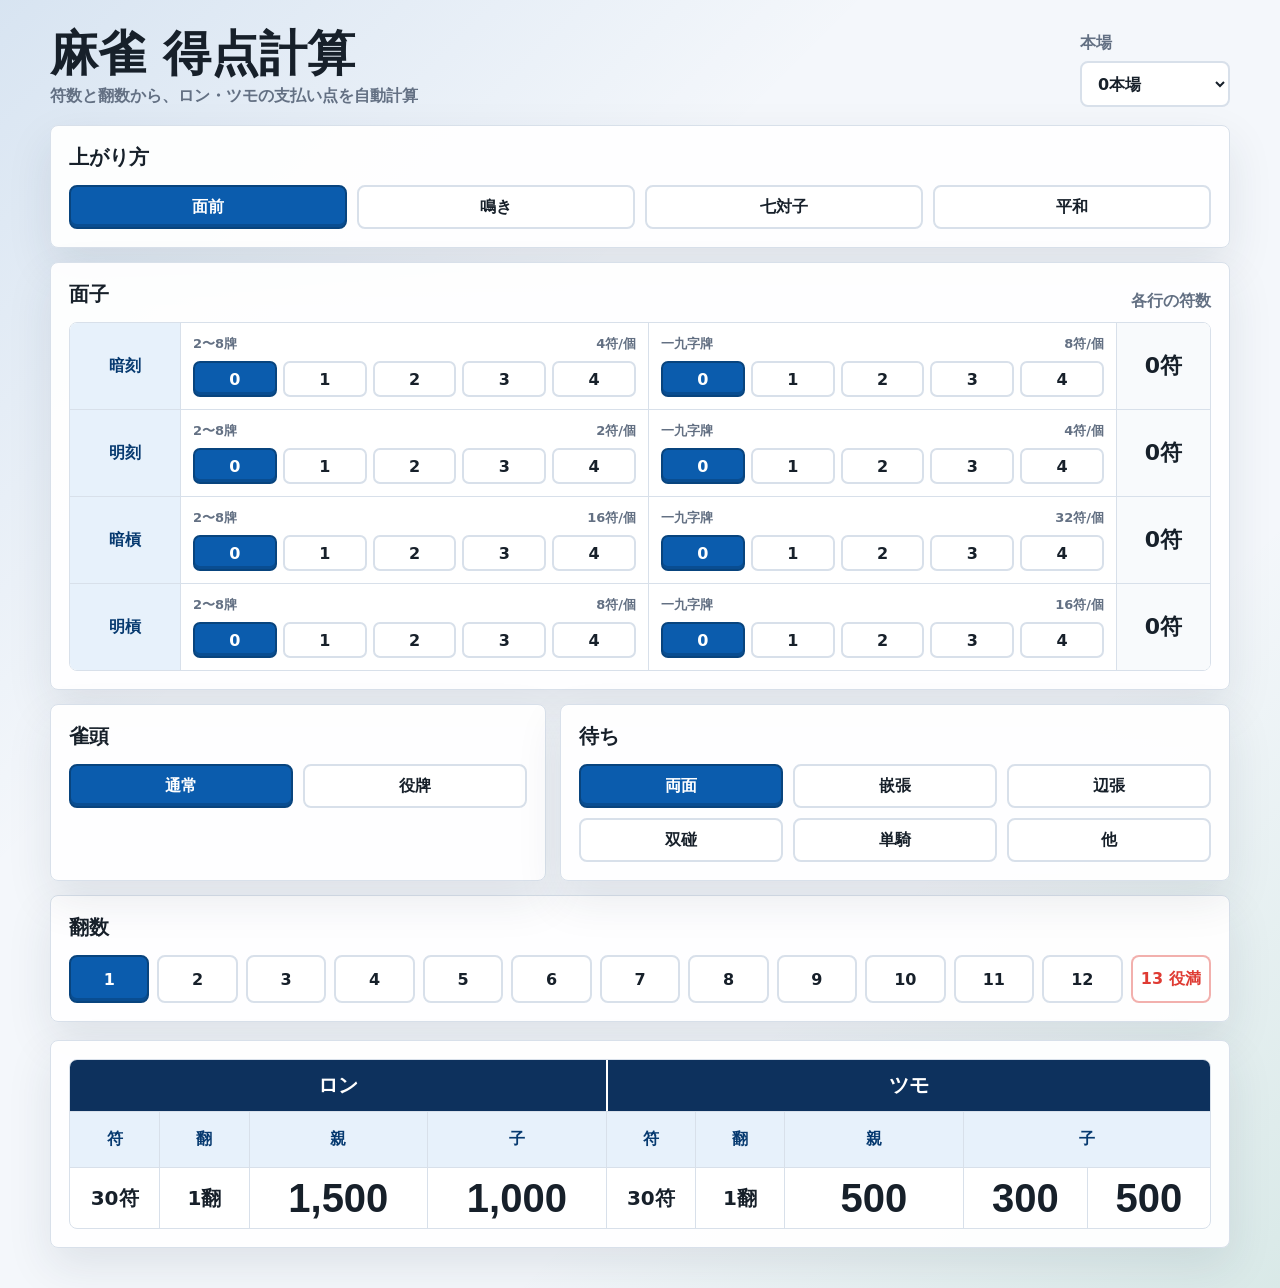
==== index.html @ 35a75038 "Add files via upload" ====
<!doctype html>
<html lang="ja">
  <head>
    <meta charset="utf-8">
    <meta name="viewport" content="width=device-width, initial-scale=1">
    <meta name="theme-color" content="#0d315d">
    <meta name="apple-mobile-web-app-capable" content="yes">
    <meta name="apple-mobile-web-app-title" content="麻雀得点">
    <meta name="apple-mobile-web-app-status-bar-style" content="default">
    <title>麻雀 得点計算</title>
    <link rel="manifest" href="manifest.webmanifest">
    <link rel="stylesheet" href="styles.css">
  </head>
  <body>
    <main class="app">
      <header class="topbar">
        <div>
          <h1>麻雀 得点計算</h1>
          <p>符数と翻数から、ロン・ツモの支払い点を自動計算</p>
        </div>
        <label class="honba">
          <span>本場</span>
          <select id="honba" aria-label="本場数"></select>
        </label>
      </header>

      <section class="panel">
        <h2>上がり方</h2>
        <div class="button-grid four" id="styleGroup"></div>
      </section>

      <section class="panel meld-panel">
        <div class="section-title">
          <h2>面子</h2>
          <span>各行の符数</span>
        </div>
        <div class="meld-table" id="meldTable"></div>
      </section>

      <section class="split">
        <div class="panel">
          <h2>雀頭</h2>
          <div class="button-grid two" id="headGroup"></div>
        </div>

        <div class="panel">
          <h2>待ち</h2>
          <div class="button-grid six" id="waitGroup"></div>
        </div>
      </section>

      <section class="panel">
        <h2>翻数</h2>
        <div class="han-grid" id="hanGroup"></div>
      </section>

      <section class="result">
        <div class="result-table">
          <div class="result-head ron-head">ロン</div>
          <div class="result-head tsumo-head">ツモ</div>

          <div class="result-label">符</div>
          <div class="result-label">翻</div>
          <div class="result-label">親</div>
          <div class="result-label">子</div>
          <div class="result-label">符</div>
          <div class="result-label">翻</div>
          <div class="result-label">親</div>
          <div class="result-label child-pay">子</div>

          <div class="result-value" id="ronFuText">30符</div>
          <div class="result-value" id="ronHanText">1翻</div>
          <div class="result-value score" id="ronParent">1,500</div>
          <div class="result-value score" id="ronChild">1,000</div>
          <div class="result-value" id="tsumoFuText">30符</div>
          <div class="result-value" id="tsumoHanText">1翻</div>
          <div class="result-value score" id="tsumoParent">500</div>
          <div class="result-value split-score">
            <span id="tsumoChildFromChild">300</span>
            <span id="tsumoChildFromParent">500</span>
          </div>
        </div>
      </section>
    </main>

    <script src="app.js?v=4"></script>
  </body>
</html>
---- styles.css ----
:root {
  color-scheme: light;
  --ink: #17202a;
  --muted: #637083;
  --line: #d8e0ea;
  --panel: #ffffff;
  --page: #f4f7fb;
  --active: #0b5cad;
  --active-deep: #08447e;
  --soft: #e7f1fb;
  --accent: #df3b33;
  --green: #16845c;
  --shadow: 0 18px 45px rgba(26, 45, 70, 0.10);
}

* {
  box-sizing: border-box;
}

body {
  margin: 0;
  min-height: 100vh;
  color: var(--ink);
  background:
    linear-gradient(135deg, rgba(11, 92, 173, 0.12), transparent 34%),
    linear-gradient(315deg, rgba(22, 132, 92, 0.12), transparent 30%),
    var(--page);
  font-family: "Yu Gothic", "Hiragino Kaku Gothic ProN", Meiryo, system-ui, sans-serif;
}

button,
select {
  font: inherit;
}

.app {
  width: min(1180px, calc(100% - 32px));
  margin: 0 auto;
  padding: 28px 0 40px;
}

.topbar {
  display: flex;
  align-items: end;
  justify-content: space-between;
  gap: 18px;
  margin-bottom: 18px;
}

h1,
h2,
h3,
p {
  margin: 0;
}

h1 {
  font-size: clamp(30px, 4vw, 48px);
  line-height: 1.05;
}

.topbar p {
  margin-top: 8px;
  color: var(--muted);
  font-weight: 700;
}

.honba {
  display: grid;
  gap: 7px;
  min-width: 150px;
  color: var(--muted);
  font-weight: 800;
}

.honba select {
  height: 46px;
  border: 2px solid var(--line);
  border-radius: 8px;
  padding: 0 12px;
  background: #fff;
  color: var(--ink);
  font-weight: 900;
}

.panel,
.result {
  background: rgba(255, 255, 255, 0.94);
  border: 1px solid var(--line);
  border-radius: 8px;
  box-shadow: var(--shadow);
}

.panel {
  padding: 18px;
  margin-top: 14px;
}

.panel h2,
.section-title h2 {
  font-size: 20px;
  margin-bottom: 14px;
}

.section-title {
  display: flex;
  align-items: center;
  justify-content: space-between;
  gap: 12px;
}

.section-title span {
  color: var(--muted);
  font-weight: 900;
}

.button-grid {
  display: grid;
  gap: 10px;
}

.button-grid.four {
  grid-template-columns: repeat(4, 1fr);
}

.button-grid.two {
  grid-template-columns: repeat(2, 1fr);
}

.button-grid.six {
  grid-template-columns: repeat(3, 1fr);
}

.choice,
.count-btn,
.han-btn {
  min-height: 44px;
  border: 2px solid var(--line);
  border-radius: 8px;
  background: #fff;
  color: var(--ink);
  font-weight: 900;
  cursor: pointer;
  transition: transform 120ms ease, border-color 120ms ease, background 120ms ease;
}

.choice:hover,
.count-btn:hover,
.han-btn:hover {
  transform: translateY(-1px);
  border-color: #8fb9df;
}

.choice[aria-pressed="true"],
.count-btn[aria-pressed="true"],
.han-btn[aria-pressed="true"] {
  background: var(--active);
  border-color: var(--active-deep);
  color: #fff;
  box-shadow: inset 0 -3px 0 rgba(0, 0, 0, 0.16);
}

.meld-table {
  display: grid;
  border: 1px solid var(--line);
  border-radius: 8px;
  overflow: hidden;
}

.meld-row {
  display: grid;
  grid-template-columns: 110px 1fr 1fr 94px;
  min-height: 72px;
  background: #fff;
}

.meld-row + .meld-row {
  border-top: 1px solid var(--line);
}

.meld-name,
.meld-total,
.tile-group {
  padding: 12px;
}

.meld-name,
.meld-total {
  display: grid;
  place-items: center;
  font-weight: 900;
}

.meld-name {
  background: var(--soft);
  color: #073a70;
}

.meld-total {
  background: #f8fafc;
  border-left: 1px solid var(--line);
  font-size: 22px;
}

.tile-group {
  border-left: 1px solid var(--line);
}

.tile-label {
  display: flex;
  justify-content: space-between;
  gap: 8px;
  color: var(--muted);
  font-size: 13px;
  font-weight: 900;
  margin-bottom: 8px;
}

.count-buttons {
  display: grid;
  grid-template-columns: repeat(5, 1fr);
  gap: 6px;
}

.count-btn {
  min-height: 36px;
  border-radius: 7px;
}

.split {
  display: grid;
  grid-template-columns: minmax(0, 0.85fr) minmax(0, 1.15fr);
  gap: 14px;
}

.han-grid {
  display: grid;
  grid-template-columns: repeat(13, minmax(48px, 1fr));
  gap: 8px;
}

.han-btn {
  min-height: 48px;
}

.han-btn.yakuman {
  border-color: rgba(223, 59, 51, 0.4);
  color: var(--accent);
}

.han-btn.yakuman[aria-pressed="true"] {
  background: var(--accent);
  border-color: #b7231d;
  color: #fff;
}

.result {
  margin-top: 18px;
  padding: 18px;
  overflow-x: auto;
}

.result-table {
  display: grid;
  grid-template-columns: 0.65fr 0.65fr 1.3fr 1.3fr 0.65fr 0.65fr 1.3fr 1.8fr;
  min-width: 760px;
  border: 1px solid var(--line);
  border-radius: 8px;
  overflow: hidden;
  background: #fff;
}

.result-head {
  background: #0d315d;
  color: #fff;
  text-align: center;
  padding: 12px;
  font-size: 20px;
  font-weight: 900;
}

.ron-head {
  grid-column: span 4;
}

.tsumo-head {
  grid-column: span 4;
  border-left: 2px solid #fff;
}

.result-label,
.result-value {
  display: grid;
  place-items: center;
  min-height: 56px;
  padding: 10px;
  border-top: 1px solid var(--line);
  border-left: 1px solid var(--line);
  text-align: center;
  font-weight: 900;
}

.result-label:nth-child(3),
.result-value:nth-child(11) {
  border-left: 0;
}

.result-label {
  background: var(--soft);
  color: #073a70;
  font-size: 16px;
}

.result-value {
  font-size: 20px;
}

.result-value.score,
.split-score {
  font-size: clamp(24px, 3.2vw, 40px);
  line-height: 1;
  font-family: Arial, "Yu Gothic", sans-serif;
}

.split-score {
  grid-template-columns: 1fr 1fr;
  gap: 0;
  padding: 0;
}

.split-score span {
  width: 100%;
  min-height: 56px;
  display: grid;
  place-items: center;
  padding: 10px;
}

.split-score span + span {
  border-left: 1px solid var(--line);
}

@media (max-width: 880px) {
  .topbar,
  .split {
    grid-template-columns: 1fr;
    display: grid;
  }

  .button-grid.four,
  .button-grid.six {
    grid-template-columns: repeat(2, 1fr);
  }

  .meld-row {
    grid-template-columns: 88px 1fr;
  }

  .meld-name {
    grid-row: span 2;
  }

  .tile-group {
    grid-column: 2;
  }

  .meld-total {
    grid-column: 1 / -1;
    border-left: 0;
    border-top: 1px solid var(--line);
  }

  .han-grid {
    grid-template-columns: repeat(5, 1fr);
  }
}

@media (max-width: 560px) {
  .app {
    width: min(100% - 20px, 1180px);
    padding-top: 16px;
  }

  .button-grid.four,
  .button-grid.two,
  .button-grid.six {
    grid-template-columns: 1fr;
  }

  .meld-row {
    grid-template-columns: 1fr;
  }

  .meld-name,
  .tile-group {
    grid-column: auto;
    grid-row: auto;
  }

  .tile-group,
  .meld-total {
    border-left: 0;
    border-top: 1px solid var(--line);
  }

  .han-grid {
    grid-template-columns: repeat(4, 1fr);
  }
}
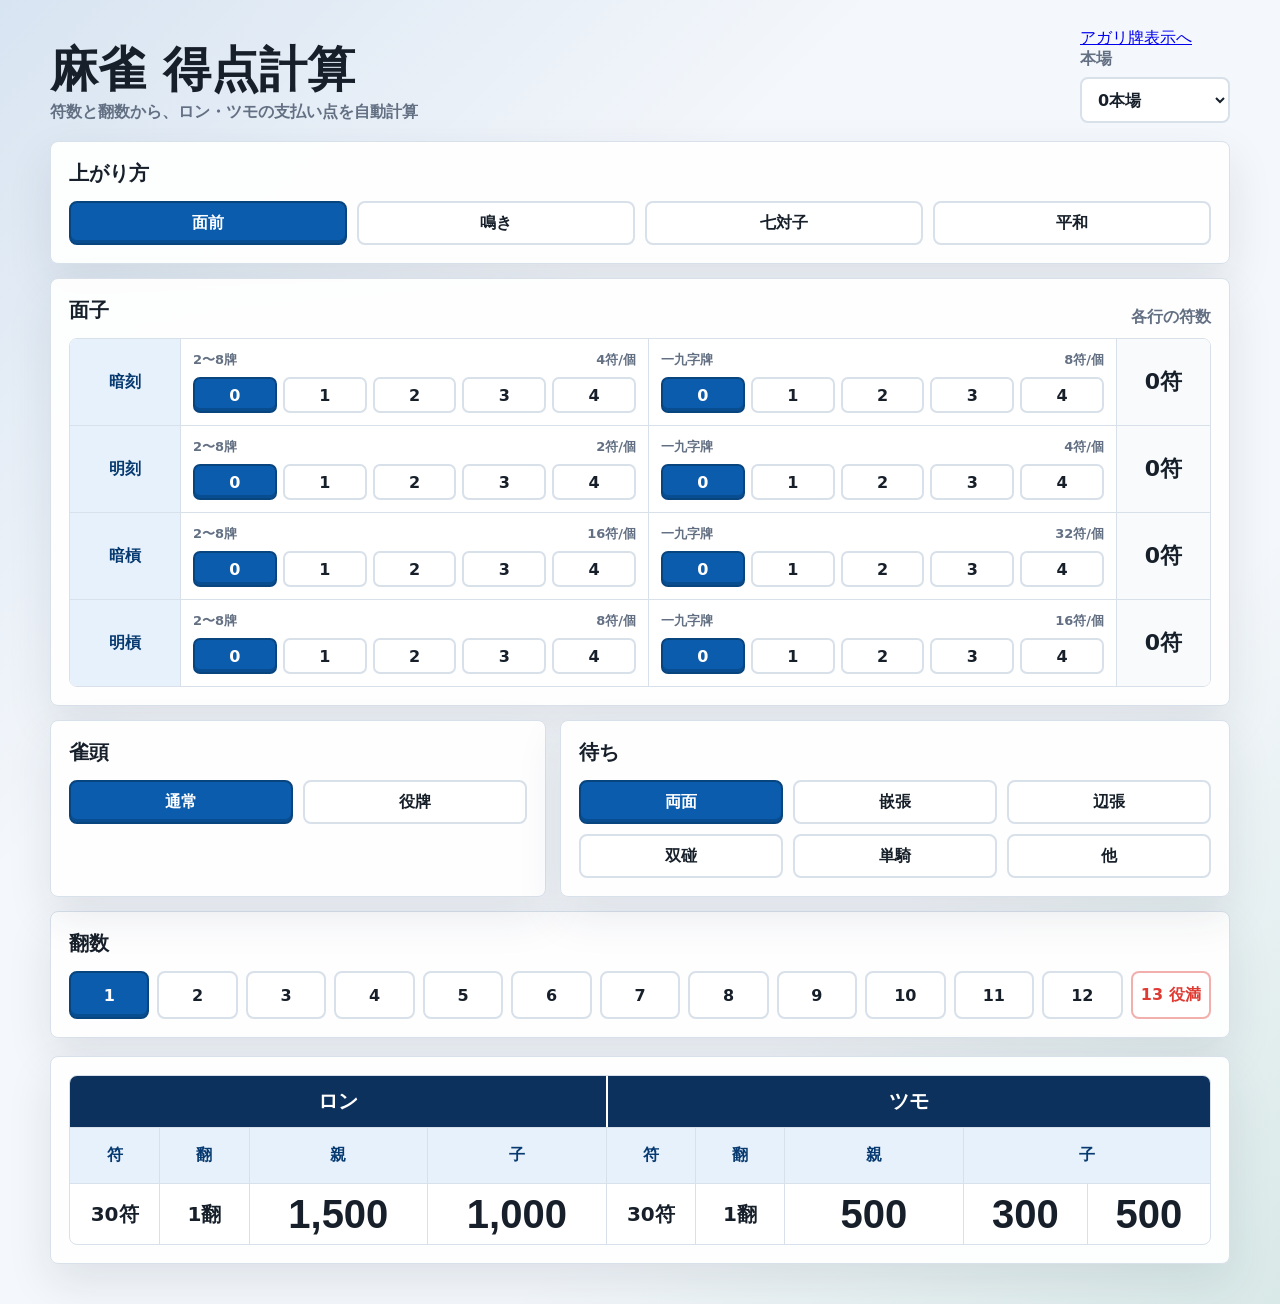
==== commit 5d460e20: "Add files via upload" ====
--- a/index.html
+++ b/index.html
@@ -9,7 +9,7 @@
     <meta name="apple-mobile-web-app-status-bar-style" content="default">
     <title>麻雀 得点計算</title>
     <link rel="manifest" href="manifest.webmanifest">
-    <link rel="stylesheet" href="styles.css">
+    <link rel="stylesheet" href="styles.css?v=10">
   </head>
   <body>
     <main class="app">
@@ -18,10 +18,13 @@
           <h1>麻雀 得点計算</h1>
           <p>符数と翻数から、ロン・ツモの支払い点を自動計算</p>
         </div>
-        <label class="honba">
-          <span>本場</span>
-          <select id="honba" aria-label="本場数"></select>
-        </label>
+        <div class="top-tools">
+          <a href="agari.html?v=18">アガリ牌表示へ</a>
+          <label class="honba">
+            <span>本場</span>
+            <select id="honba" aria-label="本場数"></select>
+          </label>
+        </div>
       </header>
 
       <section class="panel">
@@ -83,6 +86,6 @@
       </section>
     </main>
 
-    <script src="app.js?v=4"></script>
+    <script src="app.js?v=10"></script>
   </body>
 </html>
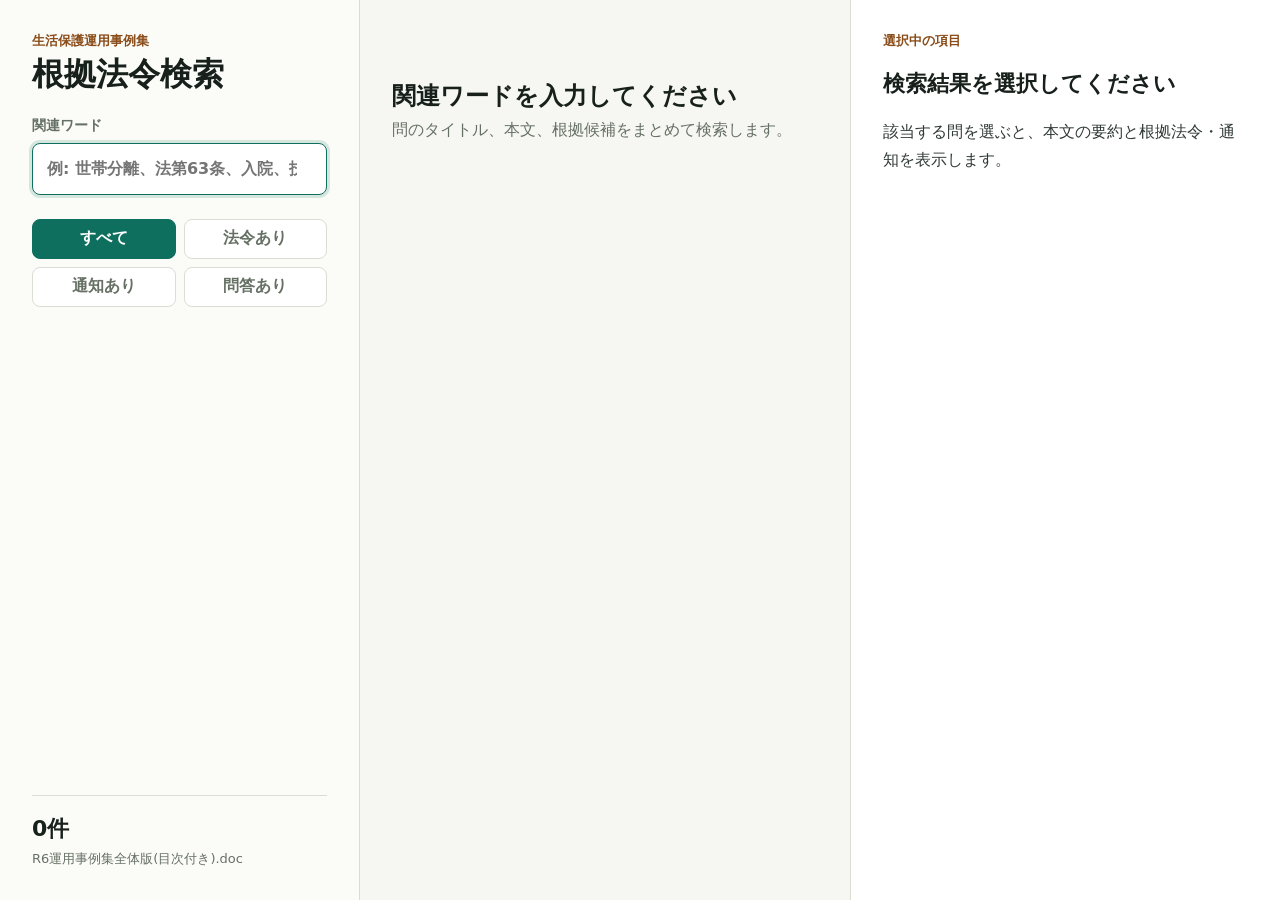
==== commit e09ef005: "Add files via upload" ====
--- a/index.html
+++ b/index.html
@@ -1,91 +1,72 @@
 <!doctype html>
 <html lang="ja">
   <head>
-    <meta charset="utf-8">
-    <meta name="viewport" content="width=device-width, initial-scale=1">
-    <meta name="theme-color" content="#0d315d">
-    <meta name="apple-mobile-web-app-capable" content="yes">
-    <meta name="apple-mobile-web-app-title" content="麻雀得点">
-    <meta name="apple-mobile-web-app-status-bar-style" content="default">
-    <title>麻雀 得点計算</title>
-    <link rel="manifest" href="manifest.webmanifest">
-    <link rel="stylesheet" href="styles.css?v=10">
+    <meta charset="utf-8" />
+    <meta name="viewport" content="width=device-width, initial-scale=1" />
+    <title>根拠法令検索</title>
+    <link rel="stylesheet" href="styles.css" />
   </head>
   <body>
-    <main class="app">
-      <header class="topbar">
-        <div>
-          <h1>麻雀 得点計算</h1>
-          <p>符数と翻数から、ロン・ツモの支払い点を自動計算</p>
-        </div>
-        <div class="top-tools">
-          <a href="agari.html?v=18">アガリ牌表示へ</a>
-          <label class="honba">
-            <span>本場</span>
-            <select id="honba" aria-label="本場数"></select>
-          </label>
-        </div>
-      </header>
-
-      <section class="panel">
-        <h2>上がり方</h2>
-        <div class="button-grid four" id="styleGroup"></div>
-      </section>
-
-      <section class="panel meld-panel">
-        <div class="section-title">
-          <h2>面子</h2>
-          <span>各行の符数</span>
-        </div>
-        <div class="meld-table" id="meldTable"></div>
-      </section>
-
-      <section class="split">
-        <div class="panel">
-          <h2>雀頭</h2>
-          <div class="button-grid two" id="headGroup"></div>
+    <main class="shell">
+      <section class="search-pane" aria-label="検索">
+        <div class="brand">
+          <p class="eyebrow">生活保護運用事例集</p>
+          <h1>根拠法令検索</h1>
         </div>
 
-        <div class="panel">
-          <h2>待ち</h2>
-          <div class="button-grid six" id="waitGroup"></div>
+        <label class="search-box">
+          <span>関連ワード</span>
+          <input id="query" type="search" placeholder="例: 世帯分離、法第63条、入院、扶養義務者" autofocus />
+        </label>
+
+        <div class="filters" aria-label="絞り込み">
+          <button class="filter active" data-filter="all" type="button">すべて</button>
+          <button class="filter" data-filter="law" type="button">法令あり</button>
+          <button class="filter" data-filter="notice" type="button">通知あり</button>
+          <button class="filter" data-filter="qa" type="button">問答あり</button>
+        </div>
+
+        <div class="stats">
+          <span id="result-count">0件</span>
+          <span id="source-name"></span>
         </div>
       </section>
 
-      <section class="panel">
-        <h2>翻数</h2>
-        <div class="han-grid" id="hanGroup"></div>
+      <section class="results-pane" aria-label="検索結果">
+        <div id="empty" class="empty">
+          <h2>関連ワードを入力してください</h2>
+          <p>問のタイトル、本文、根拠候補をまとめて検索します。</p>
+        </div>
+        <div id="results" class="results"></div>
       </section>
 
-      <section class="result">
-        <div class="result-table">
-          <div class="result-head ron-head">ロン</div>
-          <div class="result-head tsumo-head">ツモ</div>
-
-          <div class="result-label">符</div>
-          <div class="result-label">翻</div>
-          <div class="result-label">親</div>
-          <div class="result-label">子</div>
-          <div class="result-label">符</div>
-          <div class="result-label">翻</div>
-          <div class="result-label">親</div>
-          <div class="result-label child-pay">子</div>
-
-          <div class="result-value" id="ronFuText">30符</div>
-          <div class="result-value" id="ronHanText">1翻</div>
-          <div class="result-value score" id="ronParent">1,500</div>
-          <div class="result-value score" id="ronChild">1,000</div>
-          <div class="result-value" id="tsumoFuText">30符</div>
-          <div class="result-value" id="tsumoHanText">1翻</div>
-          <div class="result-value score" id="tsumoParent">500</div>
-          <div class="result-value split-score">
-            <span id="tsumoChildFromChild">300</span>
-            <span id="tsumoChildFromParent">500</span>
-          </div>
+      <aside class="explain-pane" aria-label="本文要約">
+        <div id="explanation" class="explanation">
+          <p class="eyebrow">選択中の項目</p>
+          <h2>検索結果を選択してください</h2>
+          <p class="explain-lead">該当する問を選ぶと、本文の要約と根拠法令・通知を表示します。</p>
         </div>
-      </section>
+      </aside>
     </main>
 
-    <script src="app.js?v=10"></script>
+    <template id="result-template">
+      <article class="result-card">
+        <header>
+          <p class="chapter"></p>
+          <h2></h2>
+        </header>
+        <p class="ref-label">根拠法令・通知</p>
+        <div class="refs"></div>
+        <p class="snippet"></p>
+        <button class="explain-button" type="button">本文要約を見る</button>
+        <details>
+          <summary>本文を確認</summary>
+          <p class="body"></p>
+        </details>
+      </article>
+    </template>
+
+    <script src="app-data.js"></script>
+    <script src="app.js"></script>
   </body>
 </html>
--- a/styles.css
+++ b/styles.css
@@ -1,16 +1,15 @@
 :root {
   color-scheme: light;
-  --ink: #17202a;
-  --muted: #637083;
-  --line: #d8e0ea;
-  --panel: #ffffff;
-  --page: #f4f7fb;
-  --active: #0b5cad;
-  --active-deep: #08447e;
-  --soft: #e7f1fb;
-  --accent: #df3b33;
-  --green: #16845c;
-  --shadow: 0 18px 45px rgba(26, 45, 70, 0.10);
+  --bg: #f6f7f2;
+  --ink: #18201c;
+  --muted: #667064;
+  --line: #d9ded4;
+  --paper: #ffffff;
+  --accent: #0f6f5f;
+  --accent-2: #8a4c19;
+  --soft: #e9f2ee;
+  --warn: #fff4df;
+  font-family: "Yu Gothic UI", "Meiryo", system-ui, sans-serif;
 }
 
 * {
@@ -19,391 +18,336 @@
 
 body {
   margin: 0;
+  background: var(--bg);
+  color: var(--ink);
+}
+
+.shell {
   min-height: 100vh;
+  display: grid;
+  grid-template-columns: minmax(280px, 360px) minmax(420px, 1fr) minmax(320px, 430px);
+}
+
+.search-pane {
+  position: sticky;
+  top: 0;
+  height: 100vh;
+  padding: 32px;
+  border-right: 1px solid var(--line);
+  background: #fbfcf8;
+  display: flex;
+  flex-direction: column;
+  gap: 24px;
+}
+
+.brand {
+  display: grid;
+  gap: 6px;
+}
+
+.eyebrow {
+  margin: 0;
+  color: var(--accent-2);
+  font-size: 13px;
+  font-weight: 700;
+}
+
+h1 {
+  margin: 0;
+  font-size: 32px;
+  line-height: 1.15;
+  letter-spacing: 0;
+}
+
+.search-box {
+  display: grid;
+  gap: 8px;
+  color: var(--muted);
+  font-size: 14px;
+  font-weight: 700;
+}
+
+input {
+  width: 100%;
+  min-height: 52px;
+  border: 1px solid var(--line);
+  border-radius: 8px;
+  padding: 0 14px;
   color: var(--ink);
-  background:
-    linear-gradient(135deg, rgba(11, 92, 173, 0.12), transparent 34%),
-    linear-gradient(315deg, rgba(22, 132, 92, 0.12), transparent 30%),
-    var(--page);
-  font-family: "Yu Gothic", "Hiragino Kaku Gothic ProN", Meiryo, system-ui, sans-serif;
-}
-
-button,
-select {
+  background: var(--paper);
   font: inherit;
-}
-
-.app {
-  width: min(1180px, calc(100% - 32px));
-  margin: 0 auto;
-  padding: 28px 0 40px;
-}
-
-.topbar {
+  font-size: 16px;
+  outline: none;
+}
+
+input:focus {
+  border-color: var(--accent);
+  box-shadow: 0 0 0 3px rgba(15, 111, 95, 0.16);
+}
+
+.filters {
+  display: grid;
+  grid-template-columns: repeat(2, minmax(0, 1fr));
+  gap: 8px;
+}
+
+.filter {
+  min-height: 40px;
+  border: 1px solid var(--line);
+  border-radius: 8px;
+  background: var(--paper);
+  color: var(--muted);
+  font: inherit;
+  font-weight: 700;
+  cursor: pointer;
+}
+
+.filter.active {
+  border-color: var(--accent);
+  background: var(--accent);
+  color: white;
+}
+
+.stats {
+  margin-top: auto;
+  padding-top: 18px;
+  border-top: 1px solid var(--line);
+  display: grid;
+  gap: 6px;
+  color: var(--muted);
+  font-size: 13px;
+}
+
+#result-count {
+  color: var(--ink);
+  font-size: 22px;
+  font-weight: 800;
+}
+
+.results-pane {
+  padding: 32px;
+  min-width: 0;
+}
+
+.results {
+  display: grid;
+  gap: 14px;
+  max-width: 980px;
+}
+
+.empty {
+  max-width: 680px;
+  padding: 48px 0;
+  color: var(--muted);
+}
+
+.empty h2 {
+  margin: 0 0 8px;
+  color: var(--ink);
+  font-size: 24px;
+}
+
+.empty p {
+  margin: 0;
+}
+
+.result-card {
+  border: 1px solid var(--line);
+  border-radius: 8px;
+  background: var(--paper);
+  padding: 20px;
+  display: grid;
+  gap: 14px;
+  transition:
+    border-color 120ms ease,
+    box-shadow 120ms ease;
+}
+
+.result-card.selected {
+  border-color: var(--accent);
+  box-shadow: 0 0 0 3px rgba(15, 111, 95, 0.12);
+}
+
+.result-card header {
+  display: grid;
+  gap: 4px;
+}
+
+.chapter {
+  margin: 0;
+  color: var(--accent-2);
+  font-size: 13px;
+  font-weight: 800;
+}
+
+.result-card h2 {
+  margin: 0;
+  font-size: 19px;
+  line-height: 1.45;
+  letter-spacing: 0;
+}
+
+.refs {
   display: flex;
-  align-items: end;
-  justify-content: space-between;
+  flex-wrap: wrap;
+  gap: 6px;
+}
+
+.ref-label {
+  margin: 0 0 -8px;
+  color: var(--muted);
+  font-size: 12px;
+  font-weight: 800;
+}
+
+.ref {
+  border-radius: 999px;
+  padding: 5px 9px;
+  background: var(--soft);
+  color: #164c43;
+  font-size: 12px;
+  font-weight: 700;
+}
+
+.ref.law {
+  background: var(--warn);
+  color: #72420f;
+}
+
+.snippet,
+.body {
+  margin: 0;
+  color: #303a35;
+  line-height: 1.75;
+  white-space: pre-wrap;
+}
+
+.explain-button {
+  justify-self: start;
+  min-height: 38px;
+  border: 1px solid var(--accent);
+  border-radius: 8px;
+  padding: 0 12px;
+  color: var(--accent);
+  background: #ffffff;
+  font: inherit;
+  font-weight: 800;
+  cursor: pointer;
+}
+
+.explain-button:hover,
+.explain-button:focus-visible {
+  background: var(--soft);
+}
+
+mark {
+  background: #ffe38f;
+  color: inherit;
+  padding: 0 2px;
+}
+
+details {
+  border-top: 1px solid var(--line);
+  padding-top: 12px;
+}
+
+summary {
+  cursor: pointer;
+  color: var(--accent);
+  font-weight: 800;
+}
+
+.body {
+  margin-top: 12px;
+  max-height: 420px;
+  overflow: auto;
+  padding-right: 8px;
+}
+
+.explain-pane {
+  position: sticky;
+  top: 0;
+  height: 100vh;
+  overflow: auto;
+  border-left: 1px solid var(--line);
+  background: #ffffff;
+  padding: 32px;
+}
+
+.explanation {
+  display: grid;
   gap: 18px;
-  margin-bottom: 18px;
-}
-
-h1,
-h2,
-h3,
-p {
-  margin: 0;
-}
-
-h1 {
-  font-size: clamp(30px, 4vw, 48px);
-  line-height: 1.05;
-}
-
-.topbar p {
-  margin-top: 8px;
-  color: var(--muted);
-  font-weight: 700;
-}
-
-.honba {
-  display: grid;
-  gap: 7px;
-  min-width: 150px;
-  color: var(--muted);
-  font-weight: 800;
-}
-
-.honba select {
-  height: 46px;
-  border: 2px solid var(--line);
-  border-radius: 8px;
-  padding: 0 12px;
-  background: #fff;
-  color: var(--ink);
-  font-weight: 900;
-}
-
-.panel,
-.result {
-  background: rgba(255, 255, 255, 0.94);
+}
+
+.explanation h2 {
+  margin: 0;
+  font-size: 22px;
+  line-height: 1.45;
+  letter-spacing: 0;
+}
+
+.explain-lead,
+.explain-text,
+.explain-list,
+.explain-body {
+  margin: 0;
+  color: #303a35;
+  line-height: 1.75;
+}
+
+.explain-group {
+  display: grid;
+  gap: 8px;
+  padding-top: 16px;
+  border-top: 1px solid var(--line);
+}
+
+.explain-group h3 {
+  margin: 0;
+  font-size: 14px;
+  color: var(--accent-2);
+}
+
+.explain-list {
+  padding-left: 1.2em;
+}
+
+.explain-list li + li {
+  margin-top: 6px;
+}
+
+.explain-body {
+  max-height: 360px;
+  overflow: auto;
+  white-space: pre-wrap;
+  padding: 12px;
   border: 1px solid var(--line);
   border-radius: 8px;
-  box-shadow: var(--shadow);
-}
-
-.panel {
-  padding: 18px;
-  margin-top: 14px;
-}
-
-.panel h2,
-.section-title h2 {
-  font-size: 20px;
-  margin-bottom: 14px;
-}
-
-.section-title {
-  display: flex;
-  align-items: center;
-  justify-content: space-between;
-  gap: 12px;
-}
-
-.section-title span {
-  color: var(--muted);
-  font-weight: 900;
-}
-
-.button-grid {
-  display: grid;
-  gap: 10px;
-}
-
-.button-grid.four {
-  grid-template-columns: repeat(4, 1fr);
-}
-
-.button-grid.two {
-  grid-template-columns: repeat(2, 1fr);
-}
-
-.button-grid.six {
-  grid-template-columns: repeat(3, 1fr);
-}
-
-.choice,
-.count-btn,
-.han-btn {
-  min-height: 44px;
-  border: 2px solid var(--line);
-  border-radius: 8px;
-  background: #fff;
-  color: var(--ink);
-  font-weight: 900;
-  cursor: pointer;
-  transition: transform 120ms ease, border-color 120ms ease, background 120ms ease;
-}
-
-.choice:hover,
-.count-btn:hover,
-.han-btn:hover {
-  transform: translateY(-1px);
-  border-color: #8fb9df;
-}
-
-.choice[aria-pressed="true"],
-.count-btn[aria-pressed="true"],
-.han-btn[aria-pressed="true"] {
-  background: var(--active);
-  border-color: var(--active-deep);
-  color: #fff;
-  box-shadow: inset 0 -3px 0 rgba(0, 0, 0, 0.16);
-}
-
-.meld-table {
-  display: grid;
-  border: 1px solid var(--line);
-  border-radius: 8px;
-  overflow: hidden;
-}
-
-.meld-row {
-  display: grid;
-  grid-template-columns: 110px 1fr 1fr 94px;
-  min-height: 72px;
-  background: #fff;
-}
-
-.meld-row + .meld-row {
-  border-top: 1px solid var(--line);
-}
-
-.meld-name,
-.meld-total,
-.tile-group {
-  padding: 12px;
-}
-
-.meld-name,
-.meld-total {
-  display: grid;
-  place-items: center;
-  font-weight: 900;
-}
-
-.meld-name {
-  background: var(--soft);
-  color: #073a70;
-}
-
-.meld-total {
-  background: #f8fafc;
-  border-left: 1px solid var(--line);
-  font-size: 22px;
-}
-
-.tile-group {
-  border-left: 1px solid var(--line);
-}
-
-.tile-label {
-  display: flex;
-  justify-content: space-between;
-  gap: 8px;
-  color: var(--muted);
-  font-size: 13px;
-  font-weight: 900;
-  margin-bottom: 8px;
-}
-
-.count-buttons {
-  display: grid;
-  grid-template-columns: repeat(5, 1fr);
-  gap: 6px;
-}
-
-.count-btn {
-  min-height: 36px;
-  border-radius: 7px;
-}
-
-.split {
-  display: grid;
-  grid-template-columns: minmax(0, 0.85fr) minmax(0, 1.15fr);
-  gap: 14px;
-}
-
-.han-grid {
-  display: grid;
-  grid-template-columns: repeat(13, minmax(48px, 1fr));
-  gap: 8px;
-}
-
-.han-btn {
-  min-height: 48px;
-}
-
-.han-btn.yakuman {
-  border-color: rgba(223, 59, 51, 0.4);
-  color: var(--accent);
-}
-
-.han-btn.yakuman[aria-pressed="true"] {
-  background: var(--accent);
-  border-color: #b7231d;
-  color: #fff;
-}
-
-.result {
-  margin-top: 18px;
-  padding: 18px;
-  overflow-x: auto;
-}
-
-.result-table {
-  display: grid;
-  grid-template-columns: 0.65fr 0.65fr 1.3fr 1.3fr 0.65fr 0.65fr 1.3fr 1.8fr;
-  min-width: 760px;
-  border: 1px solid var(--line);
-  border-radius: 8px;
-  overflow: hidden;
-  background: #fff;
-}
-
-.result-head {
-  background: #0d315d;
-  color: #fff;
-  text-align: center;
-  padding: 12px;
-  font-size: 20px;
-  font-weight: 900;
-}
-
-.ron-head {
-  grid-column: span 4;
-}
-
-.tsumo-head {
-  grid-column: span 4;
-  border-left: 2px solid #fff;
-}
-
-.result-label,
-.result-value {
-  display: grid;
-  place-items: center;
-  min-height: 56px;
-  padding: 10px;
-  border-top: 1px solid var(--line);
-  border-left: 1px solid var(--line);
-  text-align: center;
-  font-weight: 900;
-}
-
-.result-label:nth-child(3),
-.result-value:nth-child(11) {
-  border-left: 0;
-}
-
-.result-label {
-  background: var(--soft);
-  color: #073a70;
-  font-size: 16px;
-}
-
-.result-value {
-  font-size: 20px;
-}
-
-.result-value.score,
-.split-score {
-  font-size: clamp(24px, 3.2vw, 40px);
-  line-height: 1;
-  font-family: Arial, "Yu Gothic", sans-serif;
-}
-
-.split-score {
-  grid-template-columns: 1fr 1fr;
-  gap: 0;
-  padding: 0;
-}
-
-.split-score span {
-  width: 100%;
-  min-height: 56px;
-  display: grid;
-  place-items: center;
-  padding: 10px;
-}
-
-.split-score span + span {
-  border-left: 1px solid var(--line);
-}
-
-@media (max-width: 880px) {
-  .topbar,
-  .split {
+  background: #fbfcf8;
+}
+
+@media (max-width: 820px) {
+  .shell {
     grid-template-columns: 1fr;
-    display: grid;
   }
 
-  .button-grid.four,
-  .button-grid.six {
-    grid-template-columns: repeat(2, 1fr);
+  .search-pane {
+    position: static;
+    height: auto;
+    padding: 22px;
+    border-right: 0;
+    border-bottom: 1px solid var(--line);
   }
 
-  .meld-row {
-    grid-template-columns: 88px 1fr;
+  .results-pane {
+    padding: 22px;
   }
 
-  .meld-name {
-    grid-row: span 2;
-  }
-
-  .tile-group {
-    grid-column: 2;
-  }
-
-  .meld-total {
-    grid-column: 1 / -1;
+  .explain-pane {
+    position: static;
+    height: auto;
     border-left: 0;
     border-top: 1px solid var(--line);
+    padding: 22px;
   }
-
-  .han-grid {
-    grid-template-columns: repeat(5, 1fr);
-  }
-}
-
-@media (max-width: 560px) {
-  .app {
-    width: min(100% - 20px, 1180px);
-    padding-top: 16px;
-  }
-
-  .button-grid.four,
-  .button-grid.two,
-  .button-grid.six {
-    grid-template-columns: 1fr;
-  }
-
-  .meld-row {
-    grid-template-columns: 1fr;
-  }
-
-  .meld-name,
-  .tile-group {
-    grid-column: auto;
-    grid-row: auto;
-  }
-
-  .tile-group,
-  .meld-total {
-    border-left: 0;
-    border-top: 1px solid var(--line);
-  }
-
-  .han-grid {
-    grid-template-columns: repeat(4, 1fr);
-  }
-}
+}
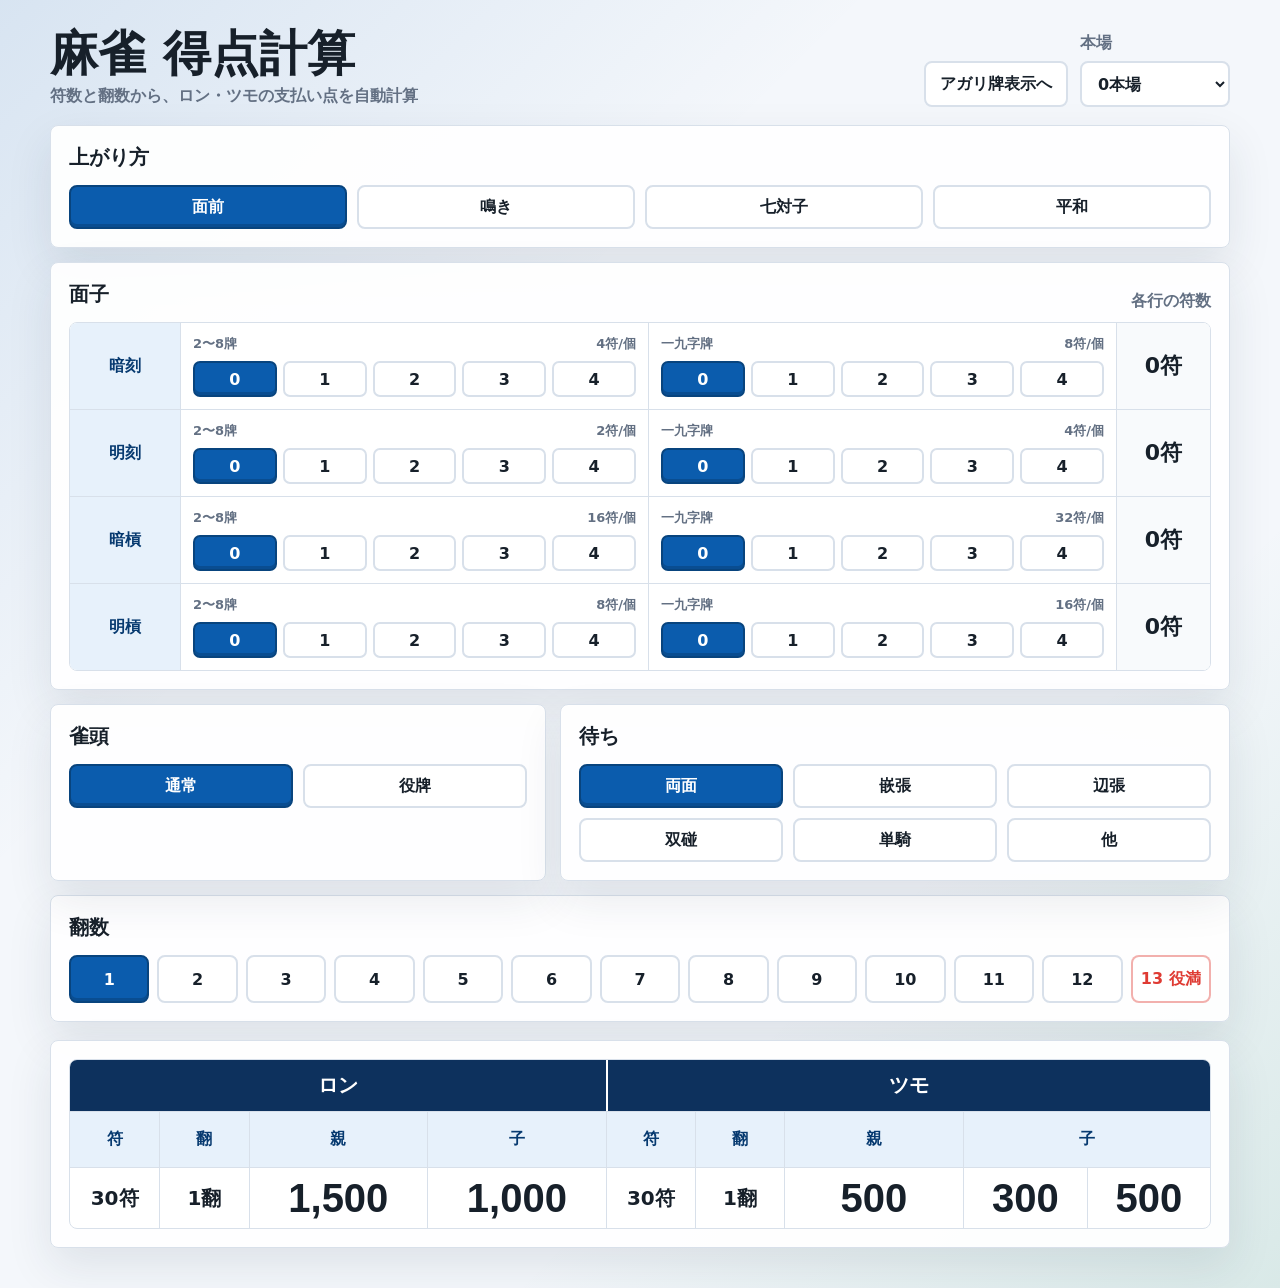
==== commit 12335fc5: "Add files via upload" ====
--- a/index.html
+++ b/index.html
@@ -1,72 +1,99 @@
 <!doctype html>
 <html lang="ja">
   <head>
-    <meta charset="utf-8" />
-    <meta name="viewport" content="width=device-width, initial-scale=1" />
-    <title>根拠法令検索</title>
-    <link rel="stylesheet" href="styles.css" />
+    <meta charset="utf-8">
+    <meta name="viewport" content="width=device-width, initial-scale=1">
+    <meta name="theme-color" content="#0d315d">
+    <meta name="description" content="麻雀の符数と翻数から、親・子のロンとツモの得点を自動計算できる無料ツールです。アガリ牌表示にも対応しています。">
+    <meta name="robots" content="index, follow">
+    <meta property="og:type" content="website">
+    <meta property="og:locale" content="ja_JP">
+    <meta property="og:title" content="麻雀 得点計算">
+    <meta property="og:description" content="麻雀の符数と翻数から、親・子のロンとツモの得点を自動計算。アガリ牌表示にも対応。">
+    <meta property="og:url" content="https://whitedogk.github.io/mahjong-score-app/">
+    <meta name="apple-mobile-web-app-capable" content="yes">
+    <meta name="apple-mobile-web-app-title" content="麻雀得点">
+    <meta name="apple-mobile-web-app-status-bar-style" content="default">
+    <title>麻雀 得点計算</title>
+    <link rel="canonical" href="https://whitedogk.github.io/mahjong-score-app/">
+    <link rel="manifest" href="manifest.webmanifest">
+    <link rel="stylesheet" href="styles.css?v=10">
   </head>
   <body>
-    <main class="shell">
-      <section class="search-pane" aria-label="検索">
-        <div class="brand">
-          <p class="eyebrow">生活保護運用事例集</p>
-          <h1>根拠法令検索</h1>
+    <main class="app">
+      <header class="topbar">
+        <div>
+          <h1>麻雀 得点計算</h1>
+          <p>符数と翻数から、ロン・ツモの支払い点を自動計算</p>
+        </div>
+        <div class="top-tools">
+          <a href="agari.html?v=23">アガリ牌表示へ</a>
+          <label class="honba">
+            <span>本場</span>
+            <select id="honba" aria-label="本場数"></select>
+          </label>
+        </div>
+      </header>
+
+      <section class="panel">
+        <h2>上がり方</h2>
+        <div class="button-grid four" id="styleGroup"></div>
+      </section>
+
+      <section class="panel meld-panel">
+        <div class="section-title">
+          <h2>面子</h2>
+          <span>各行の符数</span>
+        </div>
+        <div class="meld-table" id="meldTable"></div>
+      </section>
+
+      <section class="split">
+        <div class="panel">
+          <h2>雀頭</h2>
+          <div class="button-grid two" id="headGroup"></div>
         </div>
 
-        <label class="search-box">
-          <span>関連ワード</span>
-          <input id="query" type="search" placeholder="例: 世帯分離、法第63条、入院、扶養義務者" autofocus />
-        </label>
-
-        <div class="filters" aria-label="絞り込み">
-          <button class="filter active" data-filter="all" type="button">すべて</button>
-          <button class="filter" data-filter="law" type="button">法令あり</button>
-          <button class="filter" data-filter="notice" type="button">通知あり</button>
-          <button class="filter" data-filter="qa" type="button">問答あり</button>
-        </div>
-
-        <div class="stats">
-          <span id="result-count">0件</span>
-          <span id="source-name"></span>
+        <div class="panel">
+          <h2>待ち</h2>
+          <div class="button-grid six" id="waitGroup"></div>
         </div>
       </section>
 
-      <section class="results-pane" aria-label="検索結果">
-        <div id="empty" class="empty">
-          <h2>関連ワードを入力してください</h2>
-          <p>問のタイトル、本文、根拠候補をまとめて検索します。</p>
-        </div>
-        <div id="results" class="results"></div>
+      <section class="panel">
+        <h2>翻数</h2>
+        <div class="han-grid" id="hanGroup"></div>
       </section>
 
-      <aside class="explain-pane" aria-label="本文要約">
-        <div id="explanation" class="explanation">
-          <p class="eyebrow">選択中の項目</p>
-          <h2>検索結果を選択してください</h2>
-          <p class="explain-lead">該当する問を選ぶと、本文の要約と根拠法令・通知を表示します。</p>
+      <section class="result">
+        <div class="result-table">
+          <div class="result-head ron-head">ロン</div>
+          <div class="result-head tsumo-head">ツモ</div>
+
+          <div class="result-label">符</div>
+          <div class="result-label">翻</div>
+          <div class="result-label">親</div>
+          <div class="result-label">子</div>
+          <div class="result-label">符</div>
+          <div class="result-label">翻</div>
+          <div class="result-label">親</div>
+          <div class="result-label child-pay">子</div>
+
+          <div class="result-value" id="ronFuText">30符</div>
+          <div class="result-value" id="ronHanText">1翻</div>
+          <div class="result-value score" id="ronParent">1,500</div>
+          <div class="result-value score" id="ronChild">1,000</div>
+          <div class="result-value" id="tsumoFuText">30符</div>
+          <div class="result-value" id="tsumoHanText">1翻</div>
+          <div class="result-value score" id="tsumoParent">500</div>
+          <div class="result-value split-score">
+            <span id="tsumoChildFromChild">300</span>
+            <span id="tsumoChildFromParent">500</span>
+          </div>
         </div>
-      </aside>
+      </section>
     </main>
 
-    <template id="result-template">
-      <article class="result-card">
-        <header>
-          <p class="chapter"></p>
-          <h2></h2>
-        </header>
-        <p class="ref-label">根拠法令・通知</p>
-        <div class="refs"></div>
-        <p class="snippet"></p>
-        <button class="explain-button" type="button">本文要約を見る</button>
-        <details>
-          <summary>本文を確認</summary>
-          <p class="body"></p>
-        </details>
-      </article>
-    </template>
-
-    <script src="app-data.js"></script>
-    <script src="app.js"></script>
+    <script src="app.js?v=10"></script>
   </body>
 </html>
--- a/styles.css
+++ b/styles.css
@@ -1,15 +1,16 @@
 :root {
   color-scheme: light;
-  --bg: #f6f7f2;
-  --ink: #18201c;
-  --muted: #667064;
-  --line: #d9ded4;
-  --paper: #ffffff;
-  --accent: #0f6f5f;
-  --accent-2: #8a4c19;
-  --soft: #e9f2ee;
-  --warn: #fff4df;
-  font-family: "Yu Gothic UI", "Meiryo", system-ui, sans-serif;
+  --ink: #17202a;
+  --muted: #637083;
+  --line: #d8e0ea;
+  --panel: #ffffff;
+  --page: #f4f7fb;
+  --active: #0b5cad;
+  --active-deep: #08447e;
+  --soft: #e7f1fb;
+  --accent: #df3b33;
+  --green: #16845c;
+  --shadow: 0 18px 45px rgba(26, 45, 70, 0.10);
 }
 
 * {
@@ -18,336 +19,411 @@
 
 body {
   margin: 0;
-  background: var(--bg);
+  min-height: 100vh;
   color: var(--ink);
-}
-
-.shell {
-  min-height: 100vh;
-  display: grid;
-  grid-template-columns: minmax(280px, 360px) minmax(420px, 1fr) minmax(320px, 430px);
-}
-
-.search-pane {
-  position: sticky;
-  top: 0;
-  height: 100vh;
-  padding: 32px;
-  border-right: 1px solid var(--line);
-  background: #fbfcf8;
+  background:
+    linear-gradient(135deg, rgba(11, 92, 173, 0.12), transparent 34%),
+    linear-gradient(315deg, rgba(22, 132, 92, 0.12), transparent 30%),
+    var(--page);
+  font-family: "Yu Gothic", "Hiragino Kaku Gothic ProN", Meiryo, system-ui, sans-serif;
+}
+
+button,
+select {
+  font: inherit;
+}
+
+.app {
+  width: min(1180px, calc(100% - 32px));
+  margin: 0 auto;
+  padding: 28px 0 40px;
+}
+
+.topbar {
   display: flex;
-  flex-direction: column;
-  gap: 24px;
-}
-
-.brand {
-  display: grid;
-  gap: 6px;
-}
-
-.eyebrow {
+  align-items: end;
+  justify-content: space-between;
+  gap: 18px;
+  margin-bottom: 18px;
+}
+
+h1,
+h2,
+h3,
+p {
   margin: 0;
-  color: var(--accent-2);
-  font-size: 13px;
+}
+
+h1 {
+  font-size: clamp(30px, 4vw, 48px);
+  line-height: 1.05;
+}
+
+.topbar p {
+  margin-top: 8px;
+  color: var(--muted);
   font-weight: 700;
 }
 
-h1 {
-  margin: 0;
-  font-size: 32px;
-  line-height: 1.15;
-  letter-spacing: 0;
-}
-
-.search-box {
-  display: grid;
+.honba {
+  display: grid;
+  gap: 7px;
+  min-width: 150px;
+  color: var(--muted);
+  font-weight: 800;
+}
+
+.top-tools {
+  display: flex;
+  align-items: end;
+  gap: 12px;
+}
+
+.top-tools a {
+  min-height: 46px;
+  display: grid;
+  place-items: center;
+  border: 2px solid var(--line);
+  border-radius: 8px;
+  padding: 0 14px;
+  background: #fff;
+  color: var(--ink);
+  font-weight: 900;
+  text-decoration: none;
+}
+
+.honba select {
+  height: 46px;
+  border: 2px solid var(--line);
+  border-radius: 8px;
+  padding: 0 12px;
+  background: #fff;
+  color: var(--ink);
+  font-weight: 900;
+}
+
+.panel,
+.result {
+  background: rgba(255, 255, 255, 0.94);
+  border: 1px solid var(--line);
+  border-radius: 8px;
+  box-shadow: var(--shadow);
+}
+
+.panel {
+  padding: 18px;
+  margin-top: 14px;
+}
+
+.panel h2,
+.section-title h2 {
+  font-size: 20px;
+  margin-bottom: 14px;
+}
+
+.section-title {
+  display: flex;
+  align-items: center;
+  justify-content: space-between;
+  gap: 12px;
+}
+
+.section-title span {
+  color: var(--muted);
+  font-weight: 900;
+}
+
+.button-grid {
+  display: grid;
+  gap: 10px;
+}
+
+.button-grid.four {
+  grid-template-columns: repeat(4, 1fr);
+}
+
+.button-grid.two {
+  grid-template-columns: repeat(2, 1fr);
+}
+
+.button-grid.six {
+  grid-template-columns: repeat(3, 1fr);
+}
+
+.choice,
+.count-btn,
+.han-btn {
+  min-height: 44px;
+  border: 2px solid var(--line);
+  border-radius: 8px;
+  background: #fff;
+  color: var(--ink);
+  font-weight: 900;
+  cursor: pointer;
+  transition: transform 120ms ease, border-color 120ms ease, background 120ms ease;
+}
+
+.choice:hover,
+.count-btn:hover,
+.han-btn:hover {
+  transform: translateY(-1px);
+  border-color: #8fb9df;
+}
+
+.choice[aria-pressed="true"],
+.count-btn[aria-pressed="true"],
+.han-btn[aria-pressed="true"] {
+  background: var(--active);
+  border-color: var(--active-deep);
+  color: #fff;
+  box-shadow: inset 0 -3px 0 rgba(0, 0, 0, 0.16);
+}
+
+.meld-table {
+  display: grid;
+  border: 1px solid var(--line);
+  border-radius: 8px;
+  overflow: hidden;
+}
+
+.meld-row {
+  display: grid;
+  grid-template-columns: 110px 1fr 1fr 94px;
+  min-height: 72px;
+  background: #fff;
+}
+
+.meld-row + .meld-row {
+  border-top: 1px solid var(--line);
+}
+
+.meld-name,
+.meld-total,
+.tile-group {
+  padding: 12px;
+}
+
+.meld-name,
+.meld-total {
+  display: grid;
+  place-items: center;
+  font-weight: 900;
+}
+
+.meld-name {
+  background: var(--soft);
+  color: #073a70;
+}
+
+.meld-total {
+  background: #f8fafc;
+  border-left: 1px solid var(--line);
+  font-size: 22px;
+}
+
+.tile-group {
+  border-left: 1px solid var(--line);
+}
+
+.tile-label {
+  display: flex;
+  justify-content: space-between;
   gap: 8px;
   color: var(--muted);
-  font-size: 14px;
-  font-weight: 700;
-}
-
-input {
+  font-size: 13px;
+  font-weight: 900;
+  margin-bottom: 8px;
+}
+
+.count-buttons {
+  display: grid;
+  grid-template-columns: repeat(5, 1fr);
+  gap: 6px;
+}
+
+.count-btn {
+  min-height: 36px;
+  border-radius: 7px;
+}
+
+.split {
+  display: grid;
+  grid-template-columns: minmax(0, 0.85fr) minmax(0, 1.15fr);
+  gap: 14px;
+}
+
+.han-grid {
+  display: grid;
+  grid-template-columns: repeat(13, minmax(48px, 1fr));
+  gap: 8px;
+}
+
+.han-btn {
+  min-height: 48px;
+}
+
+.han-btn.yakuman {
+  border-color: rgba(223, 59, 51, 0.4);
+  color: var(--accent);
+}
+
+.han-btn.yakuman[aria-pressed="true"] {
+  background: var(--accent);
+  border-color: #b7231d;
+  color: #fff;
+}
+
+.result {
+  margin-top: 18px;
+  padding: 18px;
+  overflow-x: auto;
+}
+
+.result-table {
+  display: grid;
+  grid-template-columns: 0.65fr 0.65fr 1.3fr 1.3fr 0.65fr 0.65fr 1.3fr 1.8fr;
+  min-width: 760px;
+  border: 1px solid var(--line);
+  border-radius: 8px;
+  overflow: hidden;
+  background: #fff;
+}
+
+.result-head {
+  background: #0d315d;
+  color: #fff;
+  text-align: center;
+  padding: 12px;
+  font-size: 20px;
+  font-weight: 900;
+}
+
+.ron-head {
+  grid-column: span 4;
+}
+
+.tsumo-head {
+  grid-column: span 4;
+  border-left: 2px solid #fff;
+}
+
+.result-label,
+.result-value {
+  display: grid;
+  place-items: center;
+  min-height: 56px;
+  padding: 10px;
+  border-top: 1px solid var(--line);
+  border-left: 1px solid var(--line);
+  text-align: center;
+  font-weight: 900;
+}
+
+.result-label:nth-child(3),
+.result-value:nth-child(11) {
+  border-left: 0;
+}
+
+.result-label {
+  background: var(--soft);
+  color: #073a70;
+  font-size: 16px;
+}
+
+.result-value {
+  font-size: 20px;
+}
+
+.result-value.score,
+.split-score {
+  font-size: clamp(24px, 3.2vw, 40px);
+  line-height: 1;
+  font-family: Arial, "Yu Gothic", sans-serif;
+}
+
+.split-score {
+  grid-template-columns: 1fr 1fr;
+  gap: 0;
+  padding: 0;
+}
+
+.split-score span {
   width: 100%;
-  min-height: 52px;
-  border: 1px solid var(--line);
-  border-radius: 8px;
-  padding: 0 14px;
-  color: var(--ink);
-  background: var(--paper);
-  font: inherit;
-  font-size: 16px;
-  outline: none;
-}
-
-input:focus {
-  border-color: var(--accent);
-  box-shadow: 0 0 0 3px rgba(15, 111, 95, 0.16);
-}
-
-.filters {
-  display: grid;
-  grid-template-columns: repeat(2, minmax(0, 1fr));
-  gap: 8px;
-}
-
-.filter {
-  min-height: 40px;
-  border: 1px solid var(--line);
-  border-radius: 8px;
-  background: var(--paper);
-  color: var(--muted);
-  font: inherit;
-  font-weight: 700;
-  cursor: pointer;
-}
-
-.filter.active {
-  border-color: var(--accent);
-  background: var(--accent);
-  color: white;
-}
-
-.stats {
-  margin-top: auto;
-  padding-top: 18px;
-  border-top: 1px solid var(--line);
-  display: grid;
-  gap: 6px;
-  color: var(--muted);
-  font-size: 13px;
-}
-
-#result-count {
-  color: var(--ink);
-  font-size: 22px;
-  font-weight: 800;
-}
-
-.results-pane {
-  padding: 32px;
-  min-width: 0;
-}
-
-.results {
-  display: grid;
-  gap: 14px;
-  max-width: 980px;
-}
-
-.empty {
-  max-width: 680px;
-  padding: 48px 0;
-  color: var(--muted);
-}
-
-.empty h2 {
-  margin: 0 0 8px;
-  color: var(--ink);
-  font-size: 24px;
-}
-
-.empty p {
-  margin: 0;
-}
-
-.result-card {
-  border: 1px solid var(--line);
-  border-radius: 8px;
-  background: var(--paper);
-  padding: 20px;
-  display: grid;
-  gap: 14px;
-  transition:
-    border-color 120ms ease,
-    box-shadow 120ms ease;
-}
-
-.result-card.selected {
-  border-color: var(--accent);
-  box-shadow: 0 0 0 3px rgba(15, 111, 95, 0.12);
-}
-
-.result-card header {
-  display: grid;
-  gap: 4px;
-}
-
-.chapter {
-  margin: 0;
-  color: var(--accent-2);
-  font-size: 13px;
-  font-weight: 800;
-}
-
-.result-card h2 {
-  margin: 0;
-  font-size: 19px;
-  line-height: 1.45;
-  letter-spacing: 0;
-}
-
-.refs {
-  display: flex;
-  flex-wrap: wrap;
-  gap: 6px;
-}
-
-.ref-label {
-  margin: 0 0 -8px;
-  color: var(--muted);
-  font-size: 12px;
-  font-weight: 800;
-}
-
-.ref {
-  border-radius: 999px;
-  padding: 5px 9px;
-  background: var(--soft);
-  color: #164c43;
-  font-size: 12px;
-  font-weight: 700;
-}
-
-.ref.law {
-  background: var(--warn);
-  color: #72420f;
-}
-
-.snippet,
-.body {
-  margin: 0;
-  color: #303a35;
-  line-height: 1.75;
-  white-space: pre-wrap;
-}
-
-.explain-button {
-  justify-self: start;
-  min-height: 38px;
-  border: 1px solid var(--accent);
-  border-radius: 8px;
-  padding: 0 12px;
-  color: var(--accent);
-  background: #ffffff;
-  font: inherit;
-  font-weight: 800;
-  cursor: pointer;
-}
-
-.explain-button:hover,
-.explain-button:focus-visible {
-  background: var(--soft);
-}
-
-mark {
-  background: #ffe38f;
-  color: inherit;
-  padding: 0 2px;
-}
-
-details {
-  border-top: 1px solid var(--line);
-  padding-top: 12px;
-}
-
-summary {
-  cursor: pointer;
-  color: var(--accent);
-  font-weight: 800;
-}
-
-.body {
-  margin-top: 12px;
-  max-height: 420px;
-  overflow: auto;
-  padding-right: 8px;
-}
-
-.explain-pane {
-  position: sticky;
-  top: 0;
-  height: 100vh;
-  overflow: auto;
+  min-height: 56px;
+  display: grid;
+  place-items: center;
+  padding: 10px;
+}
+
+.split-score span + span {
   border-left: 1px solid var(--line);
-  background: #ffffff;
-  padding: 32px;
-}
-
-.explanation {
-  display: grid;
-  gap: 18px;
-}
-
-.explanation h2 {
-  margin: 0;
-  font-size: 22px;
-  line-height: 1.45;
-  letter-spacing: 0;
-}
-
-.explain-lead,
-.explain-text,
-.explain-list,
-.explain-body {
-  margin: 0;
-  color: #303a35;
-  line-height: 1.75;
-}
-
-.explain-group {
-  display: grid;
-  gap: 8px;
-  padding-top: 16px;
-  border-top: 1px solid var(--line);
-}
-
-.explain-group h3 {
-  margin: 0;
-  font-size: 14px;
-  color: var(--accent-2);
-}
-
-.explain-list {
-  padding-left: 1.2em;
-}
-
-.explain-list li + li {
-  margin-top: 6px;
-}
-
-.explain-body {
-  max-height: 360px;
-  overflow: auto;
-  white-space: pre-wrap;
-  padding: 12px;
-  border: 1px solid var(--line);
-  border-radius: 8px;
-  background: #fbfcf8;
-}
-
-@media (max-width: 820px) {
-  .shell {
+}
+
+@media (max-width: 880px) {
+  .topbar,
+  .top-tools,
+  .split {
     grid-template-columns: 1fr;
-  }
-
-  .search-pane {
-    position: static;
-    height: auto;
-    padding: 22px;
-    border-right: 0;
-    border-bottom: 1px solid var(--line);
-  }
-
-  .results-pane {
-    padding: 22px;
-  }
-
-  .explain-pane {
-    position: static;
-    height: auto;
+    display: grid;
+  }
+
+  .button-grid.four,
+  .button-grid.six {
+    grid-template-columns: repeat(2, 1fr);
+  }
+
+  .meld-row {
+    grid-template-columns: 88px 1fr;
+  }
+
+  .meld-name {
+    grid-row: span 2;
+  }
+
+  .tile-group {
+    grid-column: 2;
+  }
+
+  .meld-total {
+    grid-column: 1 / -1;
     border-left: 0;
     border-top: 1px solid var(--line);
-    padding: 22px;
-  }
-}
+  }
+
+  .han-grid {
+    grid-template-columns: repeat(5, 1fr);
+  }
+}
+
+@media (max-width: 560px) {
+  .app {
+    width: min(100% - 20px, 1180px);
+    padding-top: 16px;
+  }
+
+  .button-grid.four,
+  .button-grid.two,
+  .button-grid.six {
+    grid-template-columns: 1fr;
+  }
+
+  .meld-row {
+    grid-template-columns: 1fr;
+  }
+
+  .meld-name,
+  .tile-group {
+    grid-column: auto;
+    grid-row: auto;
+  }
+
+  .tile-group,
+  .meld-total {
+    border-left: 0;
+    border-top: 1px solid var(--line);
+  }
+
+  .han-grid {
+    grid-template-columns: repeat(4, 1fr);
+  }
+}
